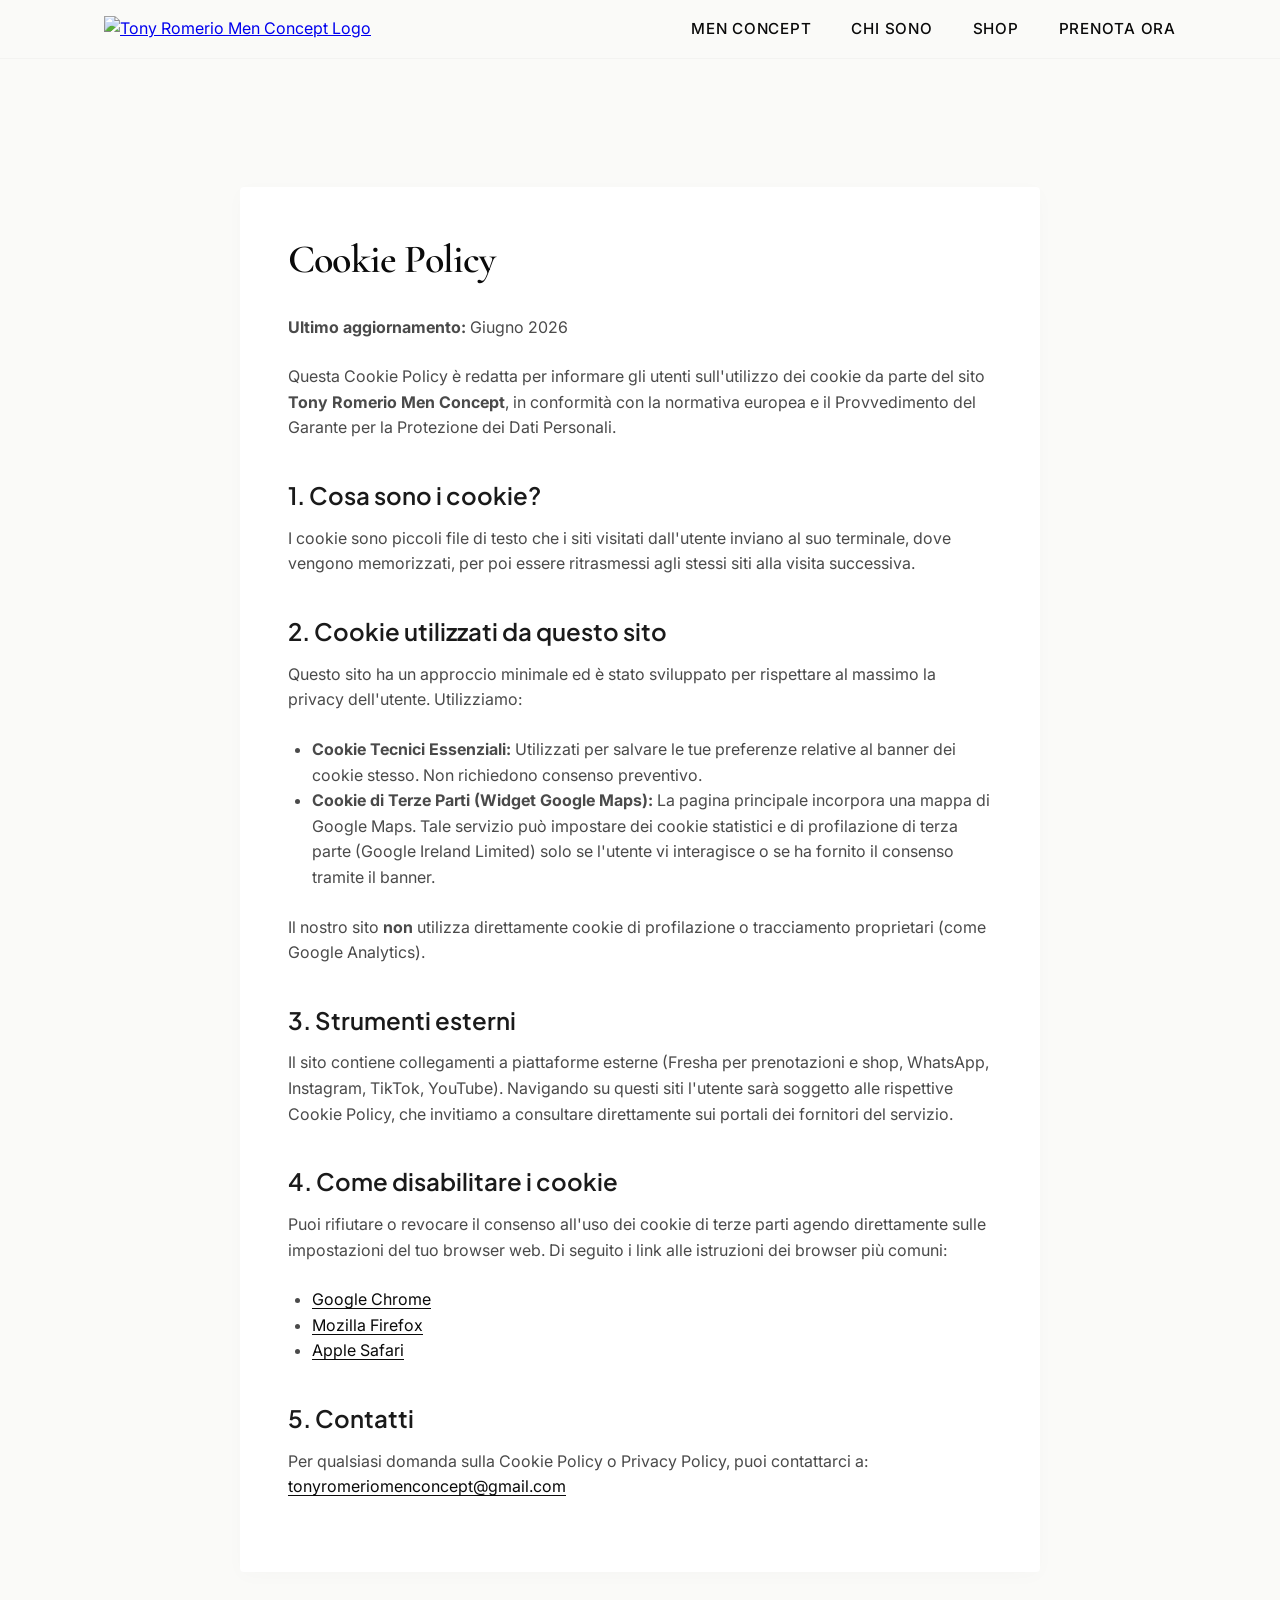
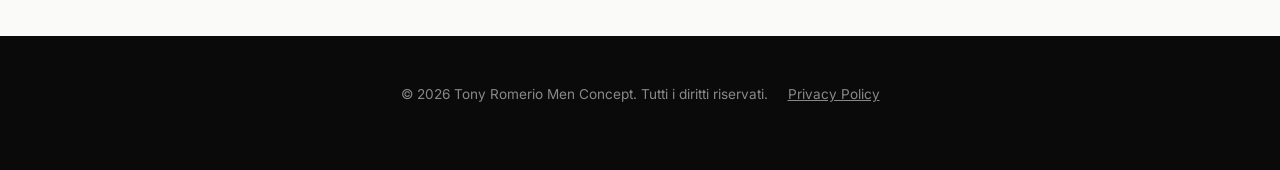
==== cookie.html @ e96f6760 "Add files via upload" ====
<!DOCTYPE html>
<html lang="it">
<head>
    <meta charset="UTF-8">
    <meta name="viewport" content="width=device-width, initial-scale=1.0">
    <title>Cookie Policy | Tony Romerio Men Concept</title>
    <link rel="preconnect" href="https://fonts.googleapis.com">
    <link rel="preconnect" href="https://fonts.gstatic.com" crossorigin>
    <link href="https://fonts.googleapis.com/css2?family=Cormorant+Garamond:wght@600&family=Inter:wght@300;400;500;600&family=Plus+Jakarta+Sans:wght@400;500;600;700&display=swap" rel="stylesheet">
    <link rel="stylesheet" href="css/style.css">
    <style>
        .legal-page { padding: 8rem 0 4rem; }
        .legal-content { max-width: 800px; margin: 0 auto; background: var(--color-bg-white); padding: 3rem; border-radius: 4px; box-shadow: 0 4px 20px rgba(0,0,0,0.02); }
        .legal-content h1 { font-family: var(--font-hero); font-size: 2.5rem; margin-bottom: 2rem; color: var(--color-dark); }
        .legal-content h2 { font-size: 1.5rem; margin-top: 2.5rem; margin-bottom: 1rem; }
        .legal-content p, .legal-content ul { margin-bottom: 1.5rem; color: #4A4A4A; }
        .legal-content ul { padding-left: 1.5rem; }
        .legal-content a { color: var(--color-dark); text-decoration: underline; text-underline-offset: 3px; }
    </style>
</head>
<body class="bg-light">
    <!-- Header -->
    <header class="header">
        <div class="container header-inner">
            <a href="index.html" class="logo-link">
                <img src="assets/images/logo_nero.png" alt="Tony Romerio Men Concept Logo" class="logo-img">
            </a>
            <nav class="desktop-nav">
                <a href="index.html#concept">Men Concept</a>
                <a href="index.html#chi-sono">Chi Sono</a>
                <a href="index.html#shop">Shop</a>
                <a href="https://www.fresha.com/book-now/tonyromeriomenconcept-u3450jv3/all-offer?share=true&pId=550141" target="_blank" class="nav-book-link">Prenota Ora</a>
            </nav>
        </div>
    </header>

    <main class="legal-page">
        <div class="container">
            <div class="legal-content">
                <h1>Cookie Policy</h1>
                <p><strong>Ultimo aggiornamento:</strong> Giugno 2026</p>

                <p>Questa Cookie Policy è redatta per informare gli utenti sull'utilizzo dei cookie da parte del sito <strong>Tony Romerio Men Concept</strong>, in conformità con la normativa europea e il Provvedimento del Garante per la Protezione dei Dati Personali.</p>

                <h2>1. Cosa sono i cookie?</h2>
                <p>I cookie sono piccoli file di testo che i siti visitati dall'utente inviano al suo terminale, dove vengono memorizzati, per poi essere ritrasmessi agli stessi siti alla visita successiva.</p>

                <h2>2. Cookie utilizzati da questo sito</h2>
                <p>Questo sito ha un approccio minimale ed è stato sviluppato per rispettare al massimo la privacy dell'utente. Utilizziamo:</p>
                <ul>
                    <li><strong>Cookie Tecnici Essenziali:</strong> Utilizzati per salvare le tue preferenze relative al banner dei cookie stesso. Non richiedono consenso preventivo.</li>
                    <li><strong>Cookie di Terze Parti (Widget Google Maps):</strong> La pagina principale incorpora una mappa di Google Maps. Tale servizio può impostare dei cookie statistici e di profilazione di terza parte (Google Ireland Limited) solo se l'utente vi interagisce o se ha fornito il consenso tramite il banner.</li>
                </ul>
                <p>Il nostro sito <strong>non</strong> utilizza direttamente cookie di profilazione o tracciamento proprietari (come Google Analytics).</p>

                <h2>3. Strumenti esterni</h2>
                <p>Il sito contiene collegamenti a piattaforme esterne (Fresha per prenotazioni e shop, WhatsApp, Instagram, TikTok, YouTube). Navigando su questi siti l'utente sarà soggetto alle rispettive Cookie Policy, che invitiamo a consultare direttamente sui portali dei fornitori del servizio.</p>

                <h2>4. Come disabilitare i cookie</h2>
                <p>Puoi rifiutare o revocare il consenso all'uso dei cookie di terze parti agendo direttamente sulle impostazioni del tuo browser web. Di seguito i link alle istruzioni dei browser più comuni:</p>
                <ul>
                    <li><a href="https://support.google.com/chrome/answer/95647" target="_blank">Google Chrome</a></li>
                    <li><a href="https://support.mozilla.org/it/kb/Gestione%20dei%20cookie" target="_blank">Mozilla Firefox</a></li>
                    <li><a href="https://support.apple.com/it-it/guide/safari/sfri11471/mac" target="_blank">Apple Safari</a></li>
                </ul>

                <h2>5. Contatti</h2>
                <p>Per qualsiasi domanda sulla Cookie Policy o Privacy Policy, puoi contattarci a: <a href="mailto:tonyromeriomenconcept@gmail.com">tonyromeriomenconcept@gmail.com</a></p>
            </div>
        </div>
    </main>

    <!-- Footer Minimale -->
    <footer class="footer bg-dark" style="padding: 3rem 0;">
        <div class="container text-center">
            <p style="color: #888; font-size: 0.85rem;">&copy; 2026 Tony Romerio Men Concept. Tutti i diritti riservati. <a href="privacy.html" style="color: #888; text-decoration: underline; margin-left: 1rem;">Privacy Policy</a></p>
        </div>
    </footer>
</body>
</html>
---- css/style.css ----
/*
  Tony Romerio Men Concept - Premium Redesign
  Colors: Off-White / Antracite / Sabbia
  Fonts: Plus Jakarta Sans (Headings) & Inter (Sans-Serif)
*/

/* --------------------------------------------------- */
/* 1. Reset & Variables */
/* --------------------------------------------------- */
*, *::before, *::after {
  box-sizing: border-box;
  margin: 0;
  padding: 0;
}

html {
  scroll-behavior: smooth;
  font-size: 16px;
}

:root {
  /* Premium Palette */
  --color-bg-light: #FAFAF8;     /* Off-White caldo */
  --color-bg-white: #FFFFFF;     /* Bianco puro */
  --color-text-dark: #1A1A1A;    /* Antracite morbido */
  --color-text-light: #F0F0F0;   /* Grigio chiaro per footer */
  --color-accent: #C5AA82;       /* Oro tenue / Sabbia */
  --color-accent-hover: #b0956f;
  --color-dark: #0A0A0A;         /* Nero profondo per accenti */
  
  /* Typography */
  --font-heading: 'Plus Jakarta Sans', sans-serif;
  --font-sans: 'Inter', sans-serif;
  --font-hero: 'Cormorant Garamond', serif;
  
  /* Spacing & Layout */
  --spacing-section: 8rem;       /* Aumentato per maggiore ariosità */
  --spacing-container: max(1.5rem, 5vw);
  --max-width: 1200px;
}

body {
  font-family: var(--font-sans);
  font-weight: 400;
  color: var(--color-text-dark);
  background-color: var(--color-bg-light);
  line-height: 1.6;
  -webkit-font-smoothing: antialiased;
  -moz-osx-font-smoothing: grayscale;
}

/* --------------------------------------------------- */
/* 2. Typography */
/* --------------------------------------------------- */
h1, h2, h3, h4, h5, h6, .font-heading {
  font-family: var(--font-heading);
  font-weight: 600;
  color: var(--color-text-dark);
  line-height: 1.2;
}

h1 { font-size: clamp(2.5rem, 6vw, 4rem); letter-spacing: -0.02em; }
h2 { font-size: clamp(2rem, 4vw, 3rem); margin-bottom: 1.5rem; }
h3 { font-size: clamp(1.5rem, 3vw, 2.2rem); }

p {
  margin-bottom: 1rem;
}

.text-center { text-align: center; }
.mt-4 { margin-top: 1.5rem; }

/* --------------------------------------------------- */
/* 3. Layout & Utilities */
/* --------------------------------------------------- */
.container {
  width: 100%;
  max-width: var(--max-width);
  margin: 0 auto;
  padding: 0 var(--spacing-container);
}

.section {
  padding: var(--spacing-section) 0;
}

.section-title {
  font-family: var(--font-hero);
  font-weight: 600;
  letter-spacing: 0.02em;
  margin-bottom: 1rem;
}

.section-subtitle {
  font-size: 1.1rem;
  color: #4A4A4A;
  max-width: 700px;
  margin: 0 auto 3rem auto;
}

/* Backgrounds */
.bg-light { background-color: var(--color-bg-light); }
.bg-white { background-color: var(--color-bg-white); }
.bg-accent { background-color: var(--color-accent); color: var(--color-bg-white); }
.bg-accent h2, .bg-accent p { color: var(--color-bg-white); }
.bg-dark { background-color: var(--color-dark); color: var(--color-text-light); }
.bg-dark h1, .bg-dark h2, .bg-dark h3, .bg-dark h4 { color: var(--color-bg-white); }

/* Buttons */
.btn {
  display: inline-flex;
  align-items: center;
  justify-content: center;
  padding: 1rem 2rem;
  font-family: var(--font-sans);
  font-size: 0.95rem;
  font-weight: 500;
  letter-spacing: 0.05em;
  text-transform: uppercase;
  text-decoration: none;
  border-radius: 2px;
  transition: all 0.3s ease;
  cursor: pointer;
}

.btn-primary {
  background-color: var(--color-dark);
  color: var(--color-bg-white);
  border: 1px solid var(--color-dark);
}

.btn-primary:hover {
  background-color: var(--color-accent);
  border-color: var(--color-accent);
  color: var(--color-bg-white);
}

/* CTA Prenota Ora Hero - Più evidente */
.btn-hero {
  font-size: 1.1rem;
  padding: 1.3rem 2.8rem;
  font-weight: 600;
  box-shadow: 0 8px 25px rgba(0,0,0,0.15);
}

.btn-outline {
  background-color: transparent;
  color: var(--color-bg-white);
  border: 1px solid var(--color-bg-white);
}

.btn-outline:hover {
  background-color: var(--color-bg-white);
  color: var(--color-dark);
}

.btn-outline-dark {
  background-color: transparent;
  color: var(--color-dark);
  border: 1px solid var(--color-dark);
}

.btn-outline-dark:hover {
  background-color: var(--color-dark);
  color: var(--color-bg-white);
}

/* --------------------------------------------------- */
/* 4. Header & Logo */
/* --------------------------------------------------- */
.header {
  position: sticky;
  top: 0;
  left: 0;
  width: 100%;
  padding: 1rem 0;
  z-index: 1000;
  background: rgba(250, 250, 248, 0.96); /* Light bg with blur */
  backdrop-filter: blur(10px);
  border-bottom: 1px solid rgba(0,0,0,0.03);
}

.header-inner {
  display: flex;
  justify-content: space-between;
  align-items: center;
}

/* Logo ingrandito */
.logo-img {
  height: 75px; 
  width: auto;
  max-height: 80px;
  transition: height 0.3s ease;
}

.desktop-nav {
  display: none; /* Hidden on mobile */
  gap: 2.5rem;
  align-items: center;
}

.desktop-nav a {
  color: var(--color-dark);
  text-decoration: none;
  font-size: 0.95rem;
  font-weight: 500;
  letter-spacing: 0.05em;
  text-transform: uppercase;
  position: relative;
}

.desktop-nav a:not(.btn-nav)::after {
  content: '';
  position: absolute;
  bottom: -4px;
  left: 0;
  width: 0;
  height: 1px;
  background-color: var(--color-dark);
  transition: width 0.3s ease;
}

.desktop-nav a:not(.nav-book-link):hover::after {
  width: 100%;
}

.nav-book-link {
  font-weight: 700;
  color: var(--color-dark);
}

.nav-book-link:hover {
  color: var(--color-accent);
}

.nav-social-icons {
  display: flex;
  align-items: center;
  gap: 1.2rem;
  margin-left: 1rem;
  border-left: 1px solid rgba(0,0,0,0.1);
  padding-left: 1.5rem;
}

.nav-social-icons a {
  display: flex;
  align-items: center;
  color: var(--color-dark);
  transition: color 0.3s ease;
}

.nav-social-icons a:hover {
  color: var(--color-accent);
}

.nav-social-icons a::after {
  display: none !important;
}

/* --------------------------------------------------- */
/* 5. Hero Section (Video Background) */
/* --------------------------------------------------- */
.hero {
  position: relative;
  min-height: calc(100vh - 100px); /* Adjust for sticky header */
  display: flex;
  align-items: center;
  overflow: hidden;
}

.hero-video-wrapper {
  position: absolute;
  top: 0;
  left: 0;
  width: 100%;
  height: 100%;
  z-index: -2;
}

.hero-video {
  width: 100%;
  height: 100%;
  object-fit: cover;
}

/* Overlay scuro per leggibilità perfetta */
.hero-overlay {
  position: absolute;
  inset: 0;
  background: rgba(250, 250, 248, 0.75); 
  background: linear-gradient(to bottom, rgba(250, 250, 248, 0.6), rgba(250, 250, 248, 0.98));
  z-index: -1;
}

.hero-content {
  position: relative;
  z-index: 10;
  max-width: 800px;
}

.hero-title {
  font-family: var(--font-hero);
  font-weight: 600;
  letter-spacing: 0.02em;
  color: var(--color-dark);
  margin-bottom: 1.5rem;
}

.hero-subtitle {
  font-family: var(--font-sans);
  font-size: clamp(1.1rem, 2.5vw, 1.35rem);
  font-weight: 400;
  color: #222;
  margin-bottom: 3rem;
  line-height: 1.6;
}

.hero-cta {
  display: flex;
  gap: 1.5rem;
  flex-wrap: wrap;
  align-items: center;
}

/* Per il pulsante outline sulla hero */
.hero-cta .btn-outline {
  border-color: var(--color-dark);
  color: var(--color-dark);
}
.hero-cta .btn-outline:hover {
  background-color: var(--color-dark);
  color: var(--color-bg-white);
}

/* --------------------------------------------------- */
/* 6. Split Section (Concept) */
/* --------------------------------------------------- */
.split-grid {
  display: grid;
  grid-template-columns: 1fr;
  gap: 4rem;
  align-items: center;
}

.split-image img {
  width: 100%;
  height: auto;
  border-radius: 2px;
  box-shadow: 0 15px 40px rgba(0,0,0,0.08);
}

.split-text p {
  color: #4A4A4A;
  font-size: 1.05rem;
  line-height: 1.8;
  margin-bottom: 1.5rem;
}

/* --------------------------------------------------- */
/* 7. Reviews */
/* --------------------------------------------------- */
.reviews-badges {
  display: flex;
  flex-direction: column;
  gap: 2.5rem;
  align-items: center;
  justify-content: center;
  margin-top: 3rem;
}

.badge-card {
  background: var(--color-bg-light);
  padding: 2.5rem 3.5rem;
  border-radius: 2px;
  width: 100%;
  max-width: 380px;
  box-shadow: 0 4px 20px rgba(0,0,0,0.04);
  border: 1px solid rgba(0,0,0,0.04);
  transition: transform 0.3s ease;
}

.badge-card:hover {
  transform: translateY(-5px);
}

.stars {
  font-size: 2rem;
  color: var(--color-accent);
  letter-spacing: 0.1em;
  margin-bottom: 0.8rem;
}

.score {
  font-family: var(--font-heading);
  font-size: 1.5rem;
  font-weight: 600;
  color: var(--color-dark);
}

/* --------------------------------------------------- */
/* 8. Gallery */
/* --------------------------------------------------- */
.gallery-grid {
  display: grid;
  grid-template-columns: 1fr;
  gap: 2rem;
  margin-top: 3rem;
}

.gallery-grid img {
  width: 100%;
  height: 400px;
  object-fit: cover;
  border-radius: 2px;
}

/* --------------------------------------------------- */
/* 9. Footer */
/* --------------------------------------------------- */
.footer {
  padding: 5rem 0 3rem 0;
}

.footer-grid {
  display: grid;
  grid-template-columns: 1fr;
  gap: 3.5rem;
  margin-bottom: 4rem;
}

.footer-logo {
  height: 50px;
  margin-bottom: 1.5rem;
}

.footer-title {
  font-size: 1.25rem;
  margin-bottom: 1.5rem;
}

.footer-contact p {
  margin-bottom: 0.8rem;
}

.footer-contact a, .social-links a {
  color: var(--color-text-light);
  text-decoration: none;
  transition: color 0.3s ease;
}

.footer-contact a:hover, .social-links a:hover {
  color: var(--color-accent);
}

.social-links {
  display: flex;
  flex-direction: column;
  gap: 1.2rem;
}

.social-link-item {
  display: flex;
  align-items: center;
  gap: 0.8rem;
  font-size: 0.95rem;
}

.footer-bottom {
  padding-top: 2.5rem;
  border-top: 1px solid rgba(255,255,255,0.1);
  font-size: 0.85rem;
  color: #888;
}

.footer-legal-info p {
  margin-bottom: 0.2rem;
  font-size: 0.9rem;
  color: #aaa;
}

.footer-bottom-flex {
  display: flex;
  flex-direction: column;
  align-items: center;
  gap: 1rem;
  text-align: center;
}

.footer-legal-links a {
  color: #888;
  text-decoration: none;
  transition: color 0.3s ease;
}

.footer-legal-links a:hover {
  color: var(--color-accent);
}

.separator {
  margin: 0 0.5rem;
  color: #555;
}

/* --------------------------------------------------- */
/* 10. Cookie Banner */
/* --------------------------------------------------- */
.cookie-banner {
  display: none;
  position: fixed;
  bottom: 0;
  left: 0;
  width: 100%;
  background-color: var(--color-dark);
  color: var(--color-bg-white);
  padding: 1.5rem;
  z-index: 10001; /* Sopra la bottom bar */
  box-shadow: 0 -10px 30px rgba(0,0,0,0.15);
  border-top: 1px solid rgba(255,255,255,0.1);
}

.cookie-content {
  max-width: var(--max-width);
  margin: 0 auto;
  display: flex;
  flex-direction: column;
  align-items: center;
  gap: 1.5rem;
  text-align: center;
}

.cookie-content p {
  margin-bottom: 0;
  font-size: 0.85rem;
  line-height: 1.5;
  color: var(--color-text-light);
}

.cookie-buttons {
  display: flex;
  gap: 1rem;
}

.btn-sm {
  padding: 0.6rem 1.2rem;
  font-size: 0.8rem;
}

/* --------------------------------------------------- */
/* 11. Mobile Bottom Bar */
/* --------------------------------------------------- */
.mobile-bottom-bar {
  position: fixed;
  left: 0;
  right: 0;
  bottom: 0;
  height: 5rem;
  background: rgba(250, 250, 248, 0.97);
  backdrop-filter: blur(15px);
  display: flex;
  justify-content: space-around;
  align-items: center;
  box-shadow: 0 -4px 25px rgba(0,0,0,0.08);
  z-index: 1000;
  border-top: 1px solid rgba(0,0,0,0.04);
}

.mobile-bottom-bar a {
  color: var(--color-dark);
  text-decoration: none;
  font-size: 0.75rem;
  font-weight: 500;
  display: flex;
  flex-direction: column;
  align-items: center;
  text-transform: uppercase;
  letter-spacing: 0.05em;
  gap: 0.4rem;
}

.mobile-bottom-bar .icon {
  font-size: 1.6rem;
}

/* Padding to body to prevent content hidden behind bottom bar */
body {
  padding-bottom: 5rem;
}

/* --------------------------------------------------- */
/* 11. Responsive (Desktop) */
/* --------------------------------------------------- */
@media (max-width: 767px) {
  .logo-img {
    height: 55px; /* Leggermente più piccolo su mobile ma comunque più grande di prima */
  }
}

@media (min-width: 768px) {
  .desktop-nav {
    display: flex;
  }
  
  .split-grid {
    grid-template-columns: 1fr 1fr;
    gap: 6rem;
  }
  
  .reviews-badges {
    flex-direction: row;
    gap: 3rem;
  }
  
  .gallery-grid {
    grid-template-columns: repeat(3, 1fr);
  }
  
  .footer-grid {
    grid-template-columns: 2fr 1fr 1fr;
  }
  
  .social-links {
    flex-direction: row;
    gap: 2rem;
  }
  
  .footer-bottom-flex {
    flex-direction: row;
    justify-content: space-between;
  }
  
  .cookie-content {
    flex-direction: row;
    justify-content: space-between;
    text-align: left;
  }
  
  .cookie-content p {
    flex: 1;
    padding-right: 2rem;
  }
  
  .mobile-bottom-bar {
    display: none;
  }
  
  body {
    padding-bottom: 0;
  }
}
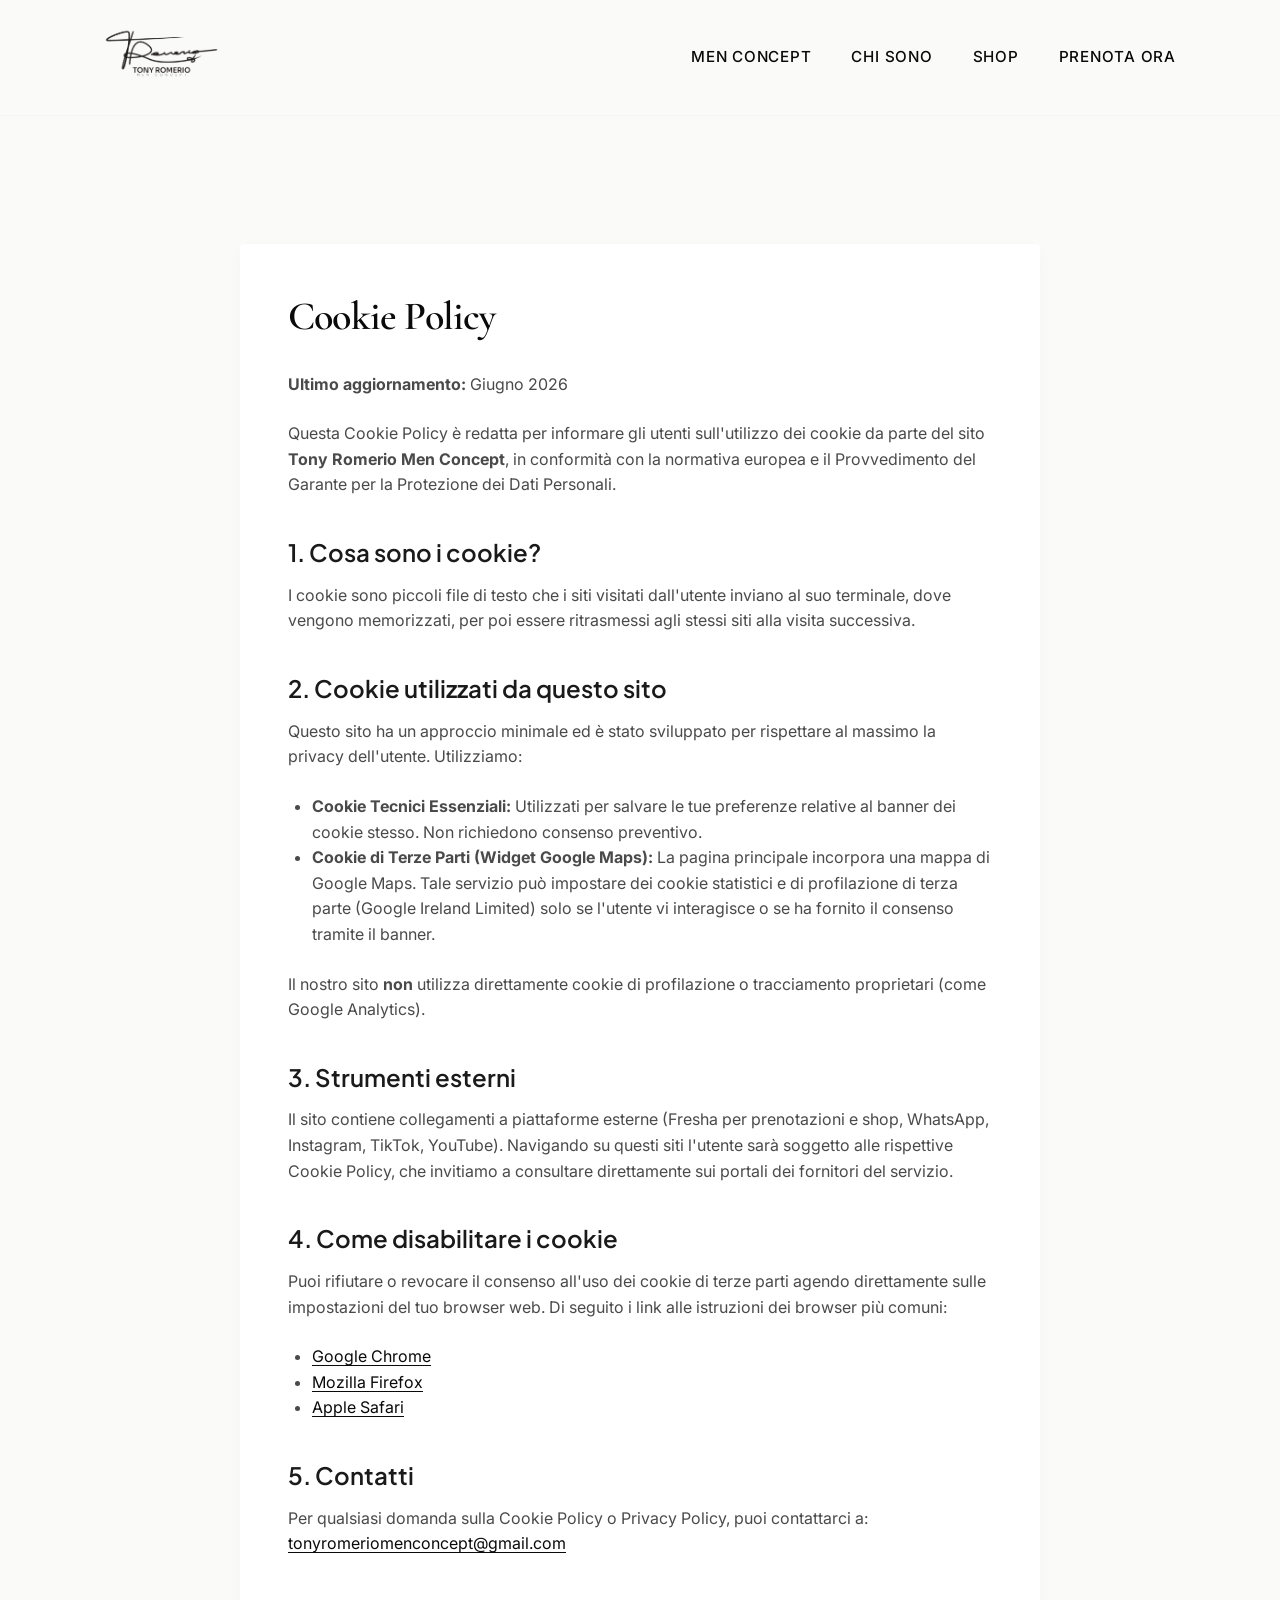
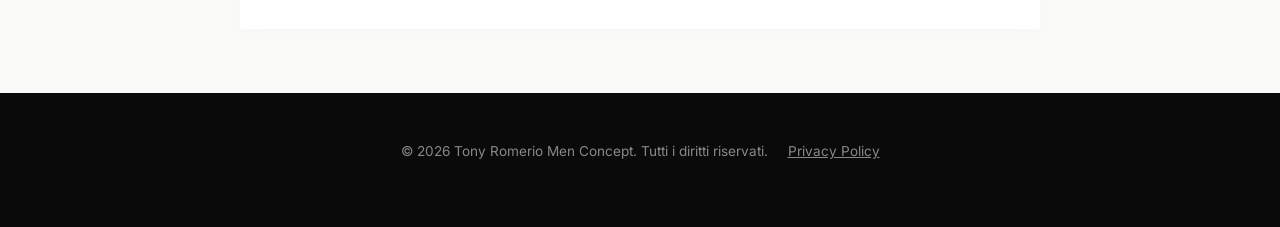
==== commit b7378964: "Aggiunta favicon e aggiornamento logo" ====
--- a/cookie.html
+++ b/cookie.html
@@ -4,6 +4,12 @@
     <meta charset="UTF-8">
     <meta name="viewport" content="width=device-width, initial-scale=1.0">
     <title>Cookie Policy | Tony Romerio Men Concept</title>
+    <!-- Favicon -->
+    <link rel="icon" type="image/png" sizes="32x32" href="assets/images/favicon-32x32.png">
+    <link rel="icon" type="image/png" sizes="16x16" href="assets/images/favicon-16x16.png">
+    <link rel="apple-touch-icon" sizes="180x180" href="assets/images/apple-touch-icon.png">
+    <link rel="icon" type="image/png" sizes="192x192" href="assets/images/android-chrome-192x192.png">
+    <link rel="icon" type="image/png" sizes="512x512" href="assets/images/android-chrome-512x512.png">
     <link rel="preconnect" href="https://fonts.googleapis.com">
     <link rel="preconnect" href="https://fonts.gstatic.com" crossorigin>
     <link href="https://fonts.googleapis.com/css2?family=Cormorant+Garamond:wght@600&family=Inter:wght@300;400;500;600&family=Plus+Jakarta+Sans:wght@400;500;600;700&display=swap" rel="stylesheet">
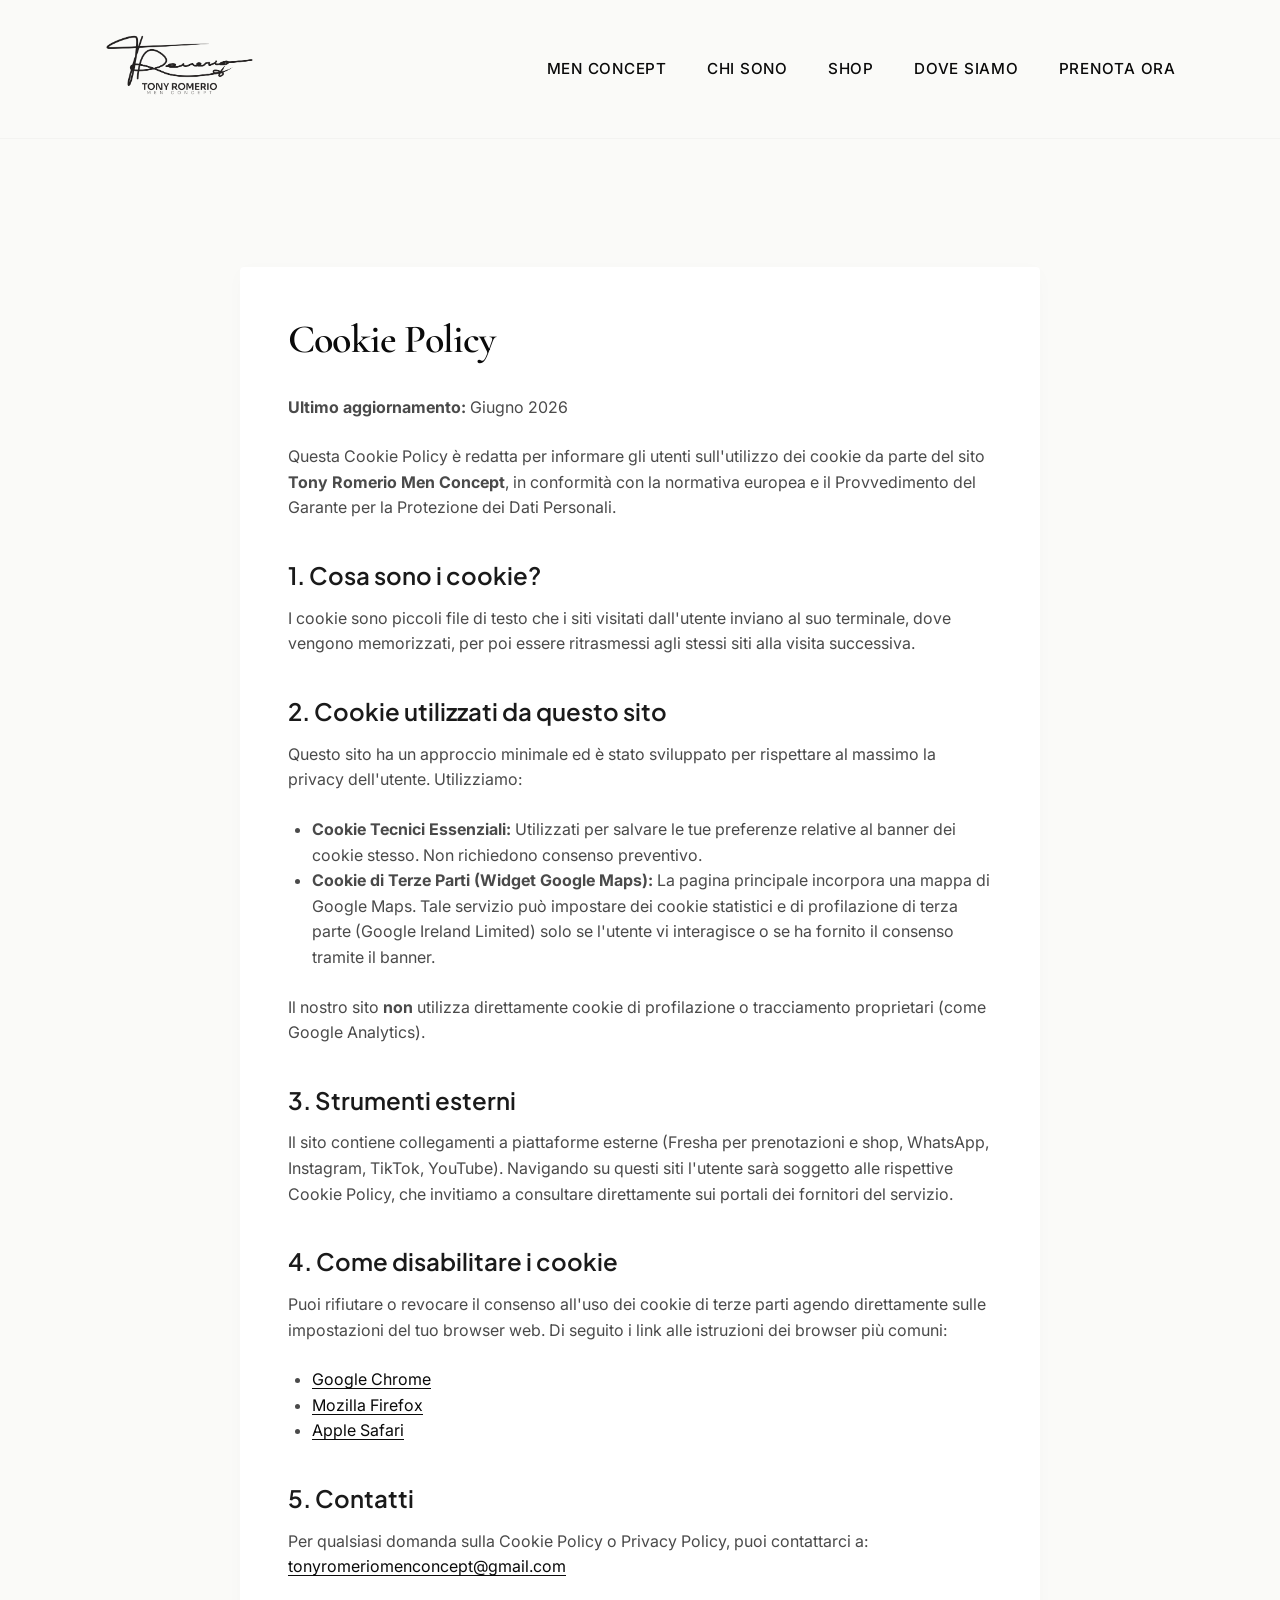
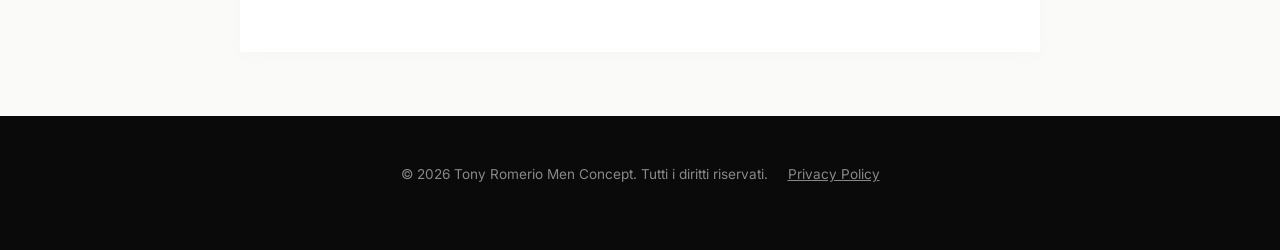
==== commit 53235fc7: "Aggiunge pagina Dove Siamo" ====
--- a/cookie.html
+++ b/cookie.html
@@ -5,11 +5,13 @@
     <meta name="viewport" content="width=device-width, initial-scale=1.0">
     <title>Cookie Policy | Tony Romerio Men Concept</title>
     <!-- Favicon -->
+    <link rel="icon" href="assets/images/favicon_sito.png">
     <link rel="icon" type="image/png" sizes="32x32" href="assets/images/favicon-32x32.png">
     <link rel="icon" type="image/png" sizes="16x16" href="assets/images/favicon-16x16.png">
     <link rel="apple-touch-icon" sizes="180x180" href="assets/images/apple-touch-icon.png">
     <link rel="icon" type="image/png" sizes="192x192" href="assets/images/android-chrome-192x192.png">
     <link rel="icon" type="image/png" sizes="512x512" href="assets/images/android-chrome-512x512.png">
+    <link rel="manifest" href="site.webmanifest">
     <link rel="preconnect" href="https://fonts.googleapis.com">
     <link rel="preconnect" href="https://fonts.gstatic.com" crossorigin>
     <link href="https://fonts.googleapis.com/css2?family=Cormorant+Garamond:wght@600&family=Inter:wght@300;400;500;600&family=Plus+Jakarta+Sans:wght@400;500;600;700&display=swap" rel="stylesheet">
@@ -35,6 +37,7 @@
                 <a href="index.html#concept">Men Concept</a>
                 <a href="index.html#chi-sono">Chi Sono</a>
                 <a href="index.html#shop">Shop</a>
+                <a href="dove-siamo.html">Dove Siamo</a>
                 <a href="https://www.fresha.com/book-now/tonyromeriomenconcept-u3450jv3/all-offer?share=true&pId=550141" target="_blank" class="nav-book-link">Prenota Ora</a>
             </nav>
         </div>
--- a/css/style.css
+++ b/css/style.css
@@ -188,9 +188,9 @@
 
 /* Logo ingrandito */
 .logo-img {
-  height: 75px; 
+  height: 98px; 
   width: auto;
-  max-height: 80px;
+  max-height: 104px;
   transition: height 0.3s ease;
 }
 
@@ -592,7 +592,7 @@
 /* --------------------------------------------------- */
 @media (max-width: 767px) {
   .logo-img {
-    height: 55px; /* Leggermente più piccolo su mobile ma comunque più grande di prima */
+    height: 72px; /* Leggermente più piccolo su mobile ma comunque più grande di prima */
   }
 }
 
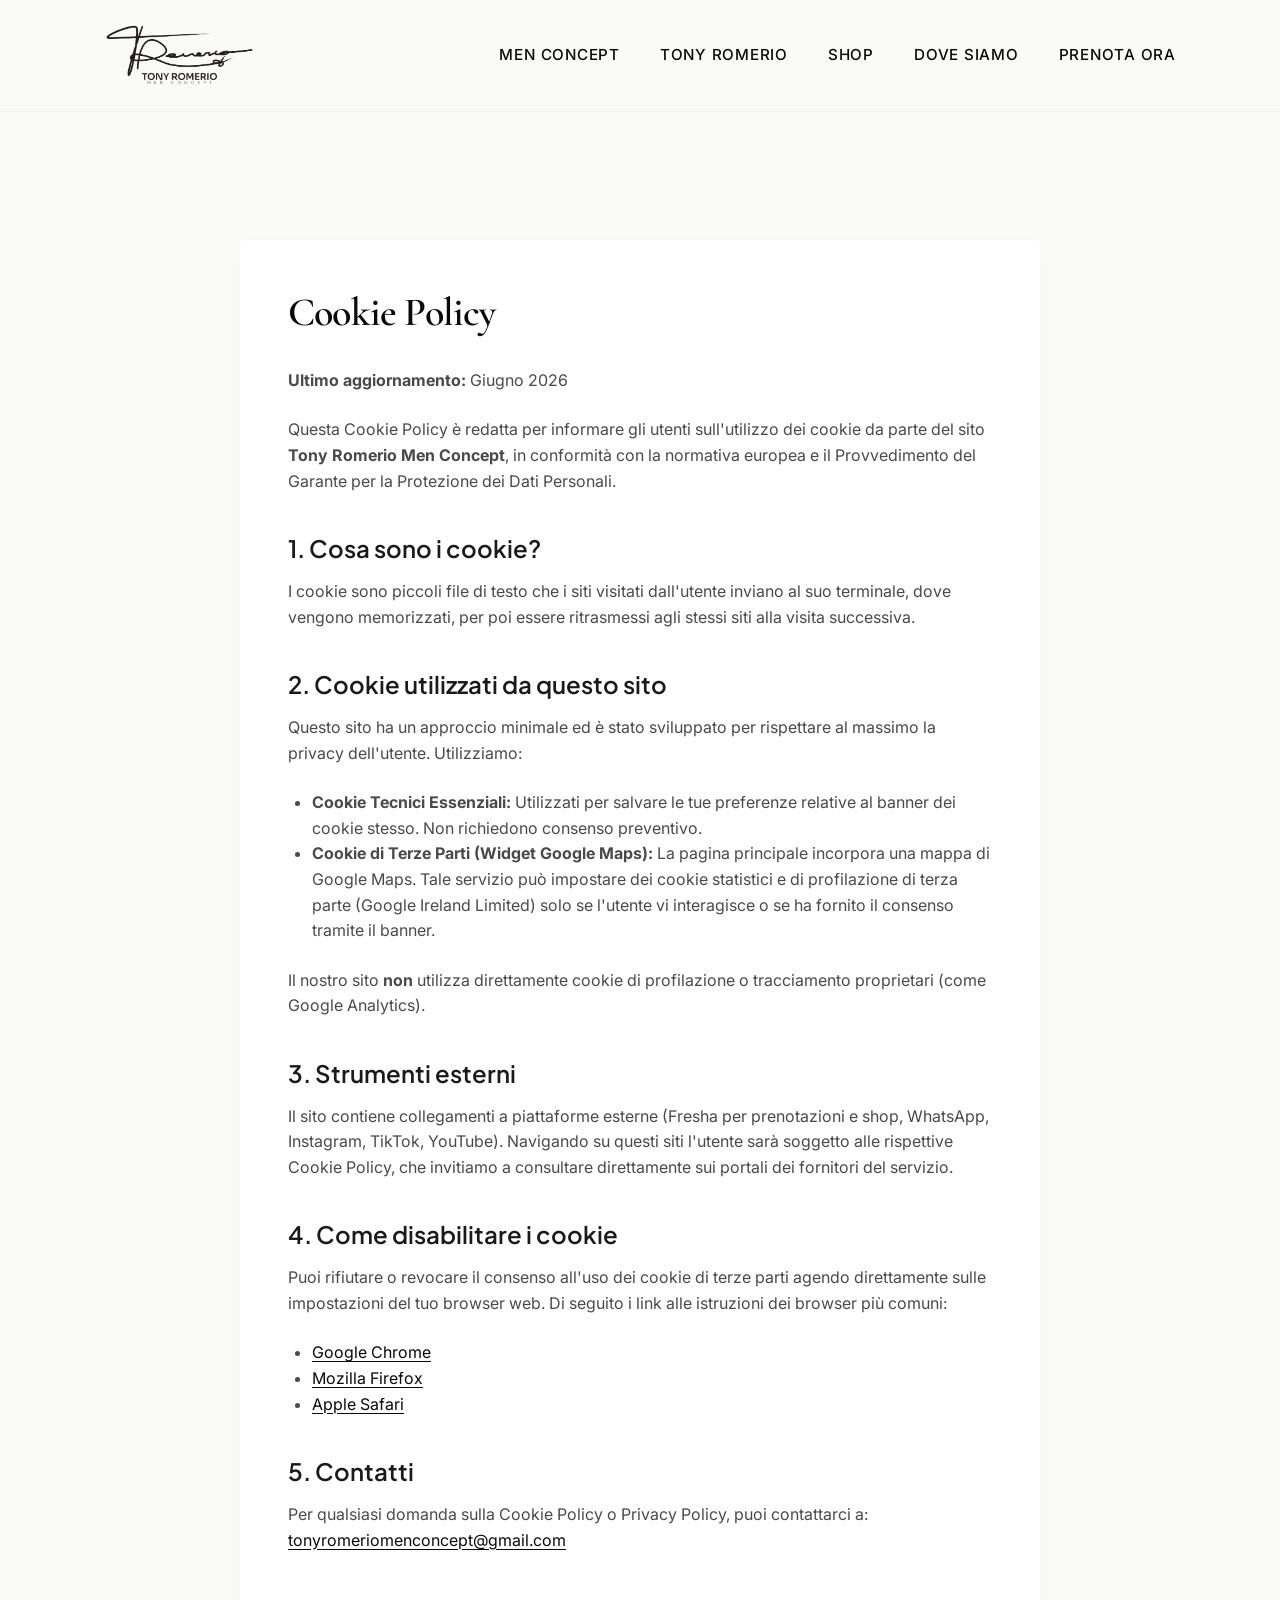
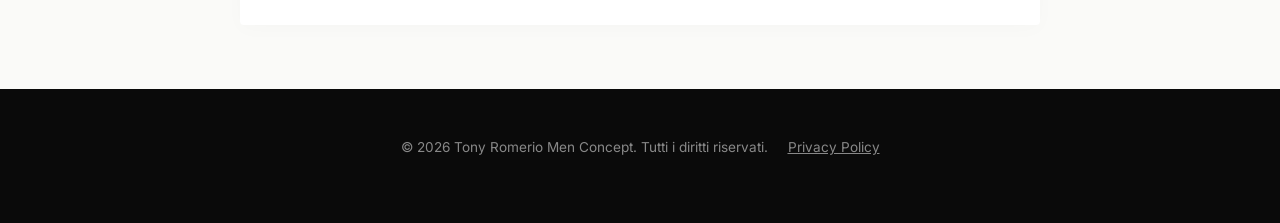
==== commit e8d82cc1: "Aggiunge pagina Tony Romerio" ====
--- a/cookie.html
+++ b/cookie.html
@@ -33,15 +33,35 @@
             <a href="index.html" class="logo-link">
                 <img src="assets/images/logo_nero.png" alt="Tony Romerio Men Concept Logo" class="logo-img">
             </a>
+            
+            <button class="mobile-menu-toggle" aria-label="Apri menu">
+                <span class="hamburger-line"></span>
+                <span class="hamburger-line"></span>
+                <span class="hamburger-line"></span>
+            </button>
+
             <nav class="desktop-nav">
                 <a href="index.html#concept">Men Concept</a>
-                <a href="index.html#chi-sono">Chi Sono</a>
+                <a href="tony-romerio.html">Tony Romerio</a>
                 <a href="index.html#shop">Shop</a>
                 <a href="dove-siamo.html">Dove Siamo</a>
                 <a href="https://www.fresha.com/book-now/tonyromeriomenconcept-u3450jv3/all-offer?share=true&pId=550141" target="_blank" class="nav-book-link">Prenota Ora</a>
             </nav>
         </div>
     </header>
+
+    <!-- Mobile Menu Overlay -->
+    <nav class="mobile-nav-overlay" id="mobile-nav">
+        <div class="mobile-nav-content">
+            <div class="mobile-nav-links">
+                <a href="index.html#concept">Men Concept</a>
+                <a href="tony-romerio.html">Tony Romerio</a>
+                <a href="index.html#shop">Shop</a>
+                <a href="dove-siamo.html">Dove Siamo</a>
+                <a href="https://www.fresha.com/book-now/tonyromeriomenconcept-u3450jv3/all-offer?share=true&pId=550141" target="_blank" class="nav-book-link">Prenota Ora</a>
+            </div>
+        </div>
+    </nav>
 
     <main class="legal-page">
         <div class="container">
@@ -85,5 +105,6 @@
             <p style="color: #888; font-size: 0.85rem;">&copy; 2026 Tony Romerio Men Concept. Tutti i diritti riservati. <a href="privacy.html" style="color: #888; text-decoration: underline; margin-left: 1rem;">Privacy Policy</a></p>
         </div>
     </footer>
+    <script src="js/main.js"></script>
 </body>
 </html>
--- a/css/style.css
+++ b/css/style.css
@@ -173,7 +173,7 @@
   top: 0;
   left: 0;
   width: 100%;
-  padding: 1rem 0;
+  padding: 0.4rem 0;
   z-index: 1000;
   background: rgba(250, 250, 248, 0.96); /* Light bg with blur */
   backdrop-filter: blur(10px);
@@ -187,7 +187,13 @@
 }
 
 /* Logo ingrandito */
+.logo-link {
+  display: flex;
+  align-items: center;
+}
+
 .logo-img {
+  display: block;
   height: 98px; 
   width: auto;
   max-height: 104px;
@@ -648,3 +654,104 @@
     padding-bottom: 0;
   }
 }
+
+/* --------------------------------------------------- */
+/* 12. Mobile Menu (Hamburger) */
+/* --------------------------------------------------- */
+.mobile-menu-toggle {
+  display: flex;
+  flex-direction: column;
+  justify-content: space-between;
+  width: 30px;
+  height: 20px;
+  background: transparent;
+  border: none;
+  cursor: pointer;
+  z-index: 2001; /* Above the overlay */
+  padding: 0;
+}
+
+.mobile-menu-toggle .hamburger-line {
+  width: 100%;
+  height: 2px;
+  background-color: var(--color-dark);
+  transition: all 0.3s ease;
+}
+
+/* Toggle Active State */
+.mobile-menu-toggle.is-active .hamburger-line:nth-child(1) {
+  transform: translateY(9px) rotate(45deg);
+}
+.mobile-menu-toggle.is-active .hamburger-line:nth-child(2) {
+  opacity: 0;
+}
+.mobile-menu-toggle.is-active .hamburger-line:nth-child(3) {
+  transform: translateY(-9px) rotate(-45deg);
+}
+
+.mobile-nav-overlay {
+  position: fixed;
+  top: 0;
+  left: 0;
+  width: 100%;
+  height: 100vh;
+  background-color: rgba(255, 255, 255, 0.98);
+  z-index: 2000;
+  display: flex;
+  align-items: center;
+  justify-content: center;
+  opacity: 0;
+  visibility: hidden;
+  transition: opacity 0.3s ease, visibility 0.3s ease;
+}
+
+.mobile-nav-overlay.is-active {
+  opacity: 1;
+  visibility: visible;
+}
+
+.mobile-nav-content {
+  text-align: center;
+}
+
+.mobile-nav-links {
+  display: flex;
+  flex-direction: column;
+  gap: 2.5rem;
+}
+
+.mobile-nav-links a {
+  font-family: 'Cormorant Garamond', serif;
+  font-size: 2rem;
+  color: var(--color-dark);
+  text-decoration: none;
+  text-transform: uppercase;
+  letter-spacing: 0.1em;
+  font-weight: 600;
+  transition: opacity 0.3s ease;
+}
+
+.mobile-nav-links a:active {
+  opacity: 0.7;
+}
+
+.mobile-nav-links a.nav-book-link {
+  font-family: 'Inter', sans-serif;
+  margin-top: 1rem;
+  font-size: 1rem;
+  font-weight: 600;
+  border-bottom: 2px solid var(--color-dark);
+  padding-bottom: 5px;
+  display: inline-block;
+  align-self: center;
+}
+
+@media (min-width: 768px) {
+  .mobile-menu-toggle {
+    display: none !important;
+  }
+  .mobile-nav-overlay {
+    display: none !important;
+  }
+}
+
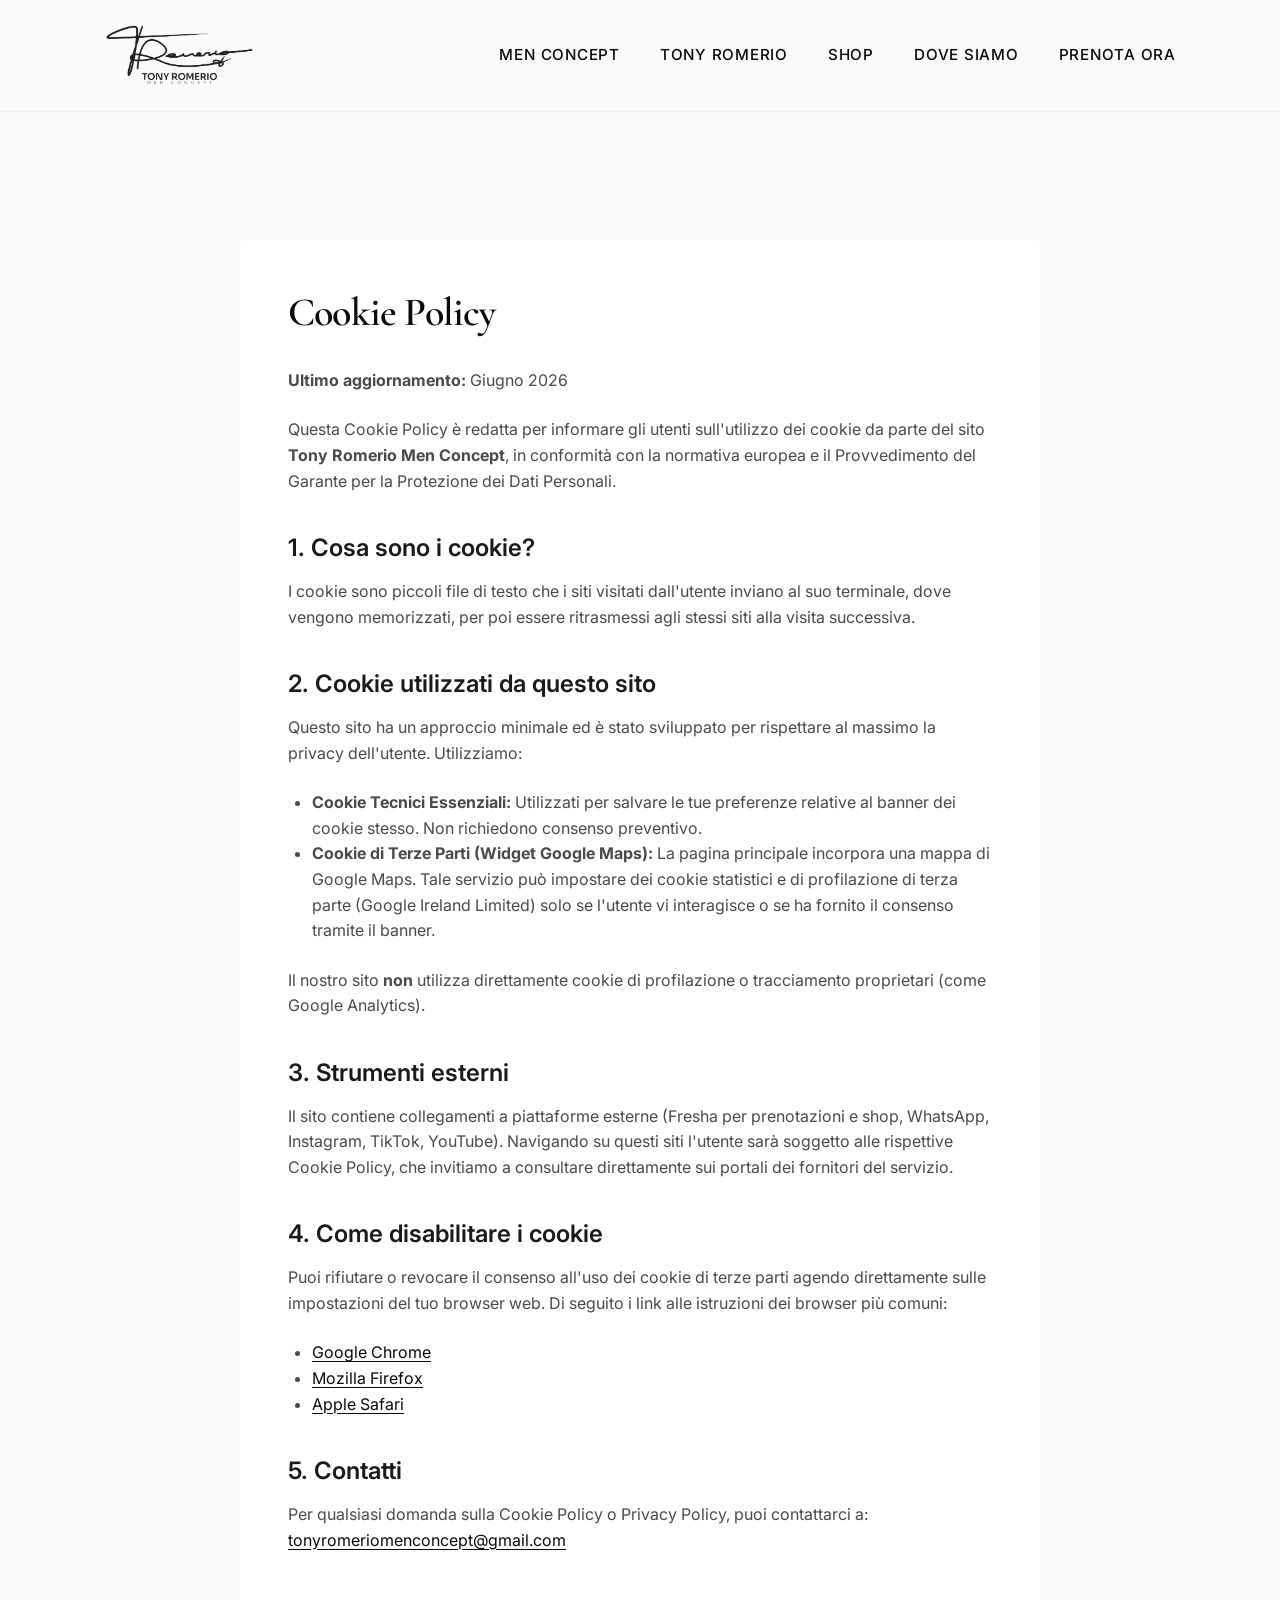
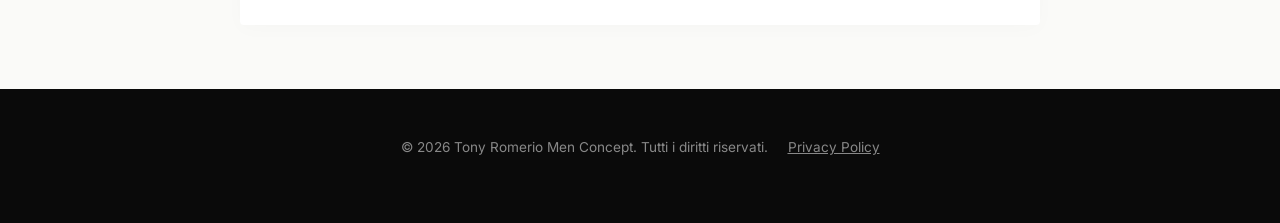
==== commit 5da1b24a: "Aggiorna tipografia Inter e Cormorant" ====
--- a/cookie.html
+++ b/cookie.html
@@ -12,9 +12,10 @@
     <link rel="icon" type="image/png" sizes="192x192" href="assets/images/android-chrome-192x192.png">
     <link rel="icon" type="image/png" sizes="512x512" href="assets/images/android-chrome-512x512.png">
     <link rel="manifest" href="site.webmanifest">
+    <!-- Google Fonts: Inter & Cormorant Garamond -->
     <link rel="preconnect" href="https://fonts.googleapis.com">
     <link rel="preconnect" href="https://fonts.gstatic.com" crossorigin>
-    <link href="https://fonts.googleapis.com/css2?family=Cormorant+Garamond:wght@600&family=Inter:wght@300;400;500;600&family=Plus+Jakarta+Sans:wght@400;500;600;700&display=swap" rel="stylesheet">
+    <link href="https://fonts.googleapis.com/css2?family=Cormorant+Garamond:wght@600&family=Inter:wght@300;400;500;600;700&display=swap" rel="stylesheet">
     <link rel="stylesheet" href="css/style.css">
     <style>
         .legal-page { padding: 8rem 0 4rem; }
@@ -43,7 +44,7 @@
             <nav class="desktop-nav">
                 <a href="index.html#concept">Men Concept</a>
                 <a href="tony-romerio.html">Tony Romerio</a>
-                <a href="index.html#shop">Shop</a>
+                <a href="https://www.fresha.com/store/tony-romerio-concept-online-store-zagklia3?share=true&pId=550141" target="_blank" rel="noopener noreferrer">Shop</a>
                 <a href="dove-siamo.html">Dove Siamo</a>
                 <a href="https://www.fresha.com/book-now/tonyromeriomenconcept-u3450jv3/all-offer?share=true&pId=550141" target="_blank" class="nav-book-link">Prenota Ora</a>
             </nav>
@@ -56,7 +57,7 @@
             <div class="mobile-nav-links">
                 <a href="index.html#concept">Men Concept</a>
                 <a href="tony-romerio.html">Tony Romerio</a>
-                <a href="index.html#shop">Shop</a>
+                <a href="https://www.fresha.com/store/tony-romerio-concept-online-store-zagklia3?share=true&pId=550141" target="_blank" rel="noopener noreferrer">Shop</a>
                 <a href="dove-siamo.html">Dove Siamo</a>
                 <a href="https://www.fresha.com/book-now/tonyromeriomenconcept-u3450jv3/all-offer?share=true&pId=550141" target="_blank" class="nav-book-link">Prenota Ora</a>
             </div>
--- a/css/style.css
+++ b/css/style.css
@@ -1,7 +1,7 @@
 /*
   Tony Romerio Men Concept - Premium Redesign
   Colors: Off-White / Antracite / Sabbia
-  Fonts: Plus Jakarta Sans (Headings) & Inter (Sans-Serif)
+  Fonts: Inter (Primary) & Cormorant Garamond (Accent)
 */
 
 /* --------------------------------------------------- */
@@ -29,7 +29,7 @@
   --color-dark: #0A0A0A;         /* Nero profondo per accenti */
   
   /* Typography */
-  --font-heading: 'Plus Jakarta Sans', sans-serif;
+  --font-heading: 'Inter', sans-serif;
   --font-sans: 'Inter', sans-serif;
   --font-hero: 'Cormorant Garamond', serif;
   
@@ -553,49 +553,9 @@
 }
 
 /* --------------------------------------------------- */
-/* 11. Mobile Bottom Bar */
-/* --------------------------------------------------- */
-.mobile-bottom-bar {
-  position: fixed;
-  left: 0;
-  right: 0;
-  bottom: 0;
-  height: 5rem;
-  background: rgba(250, 250, 248, 0.97);
-  backdrop-filter: blur(15px);
-  display: flex;
-  justify-content: space-around;
-  align-items: center;
-  box-shadow: 0 -4px 25px rgba(0,0,0,0.08);
-  z-index: 1000;
-  border-top: 1px solid rgba(0,0,0,0.04);
-}
-
-.mobile-bottom-bar a {
-  color: var(--color-dark);
-  text-decoration: none;
-  font-size: 0.75rem;
-  font-weight: 500;
-  display: flex;
-  flex-direction: column;
-  align-items: center;
-  text-transform: uppercase;
-  letter-spacing: 0.05em;
-  gap: 0.4rem;
-}
-
-.mobile-bottom-bar .icon {
-  font-size: 1.6rem;
-}
-
-/* Padding to body to prevent content hidden behind bottom bar */
-body {
-  padding-bottom: 5rem;
-}
-
-/* --------------------------------------------------- */
 /* 11. Responsive (Desktop) */
 /* --------------------------------------------------- */
+
 @media (max-width: 767px) {
   .logo-img {
     height: 72px; /* Leggermente più piccolo su mobile ma comunque più grande di prima */
@@ -646,13 +606,6 @@
     padding-right: 2rem;
   }
   
-  .mobile-bottom-bar {
-    display: none;
-  }
-  
-  body {
-    padding-bottom: 0;
-  }
 }
 
 /* --------------------------------------------------- */
@@ -695,8 +648,10 @@
   left: 0;
   width: 100%;
   height: 100vh;
-  background-color: rgba(255, 255, 255, 0.98);
-  z-index: 2000;
+  background-color: rgba(250, 250, 248, 0.88);
+  backdrop-filter: blur(8px);
+  -webkit-backdrop-filter: blur(8px);
+  z-index: 999; /* Sotto l'header che è 1000, in modo che il logo rimanga visibile */
   display: flex;
   align-items: center;
   justify-content: center;
@@ -721,7 +676,7 @@
 }
 
 .mobile-nav-links a {
-  font-family: 'Cormorant Garamond', serif;
+  font-family: var(--font-sans);
   font-size: 2rem;
   color: var(--color-dark);
   text-decoration: none;
@@ -746,6 +701,50 @@
   align-self: center;
 }
 
+/* --------------------------------------------------- */
+/* 13. Sezione Esperienze (Featured Work) */
+/* --------------------------------------------------- */
+.experiences-grid {
+  display: grid;
+  grid-template-columns: 1fr;
+  gap: 2rem;
+  margin-top: 3rem;
+}
+
+@media (min-width: 768px) {
+  .experiences-grid {
+    grid-template-columns: repeat(2, 1fr);
+    gap: 3rem;
+  }
+}
+
+.experience-card {
+  padding: 2.5rem;
+  background-color: var(--color-bg-white);
+  border: 1px solid rgba(0,0,0,0.03);
+  box-shadow: 0 4px 20px rgba(0,0,0,0.02);
+  border-radius: 2px;
+  transition: transform 0.3s ease;
+}
+
+.experience-card:hover {
+  transform: translateY(-5px);
+}
+
+.experience-card h3 {
+  font-family: var(--font-heading);
+  font-size: 1.35rem;
+  color: var(--color-dark);
+  margin-bottom: 1rem;
+}
+
+.experience-card p {
+  color: #4A4A4A;
+  font-size: 0.95rem;
+  line-height: 1.7;
+  margin-bottom: 0;
+}
+
 @media (min-width: 768px) {
   .mobile-menu-toggle {
     display: none !important;
